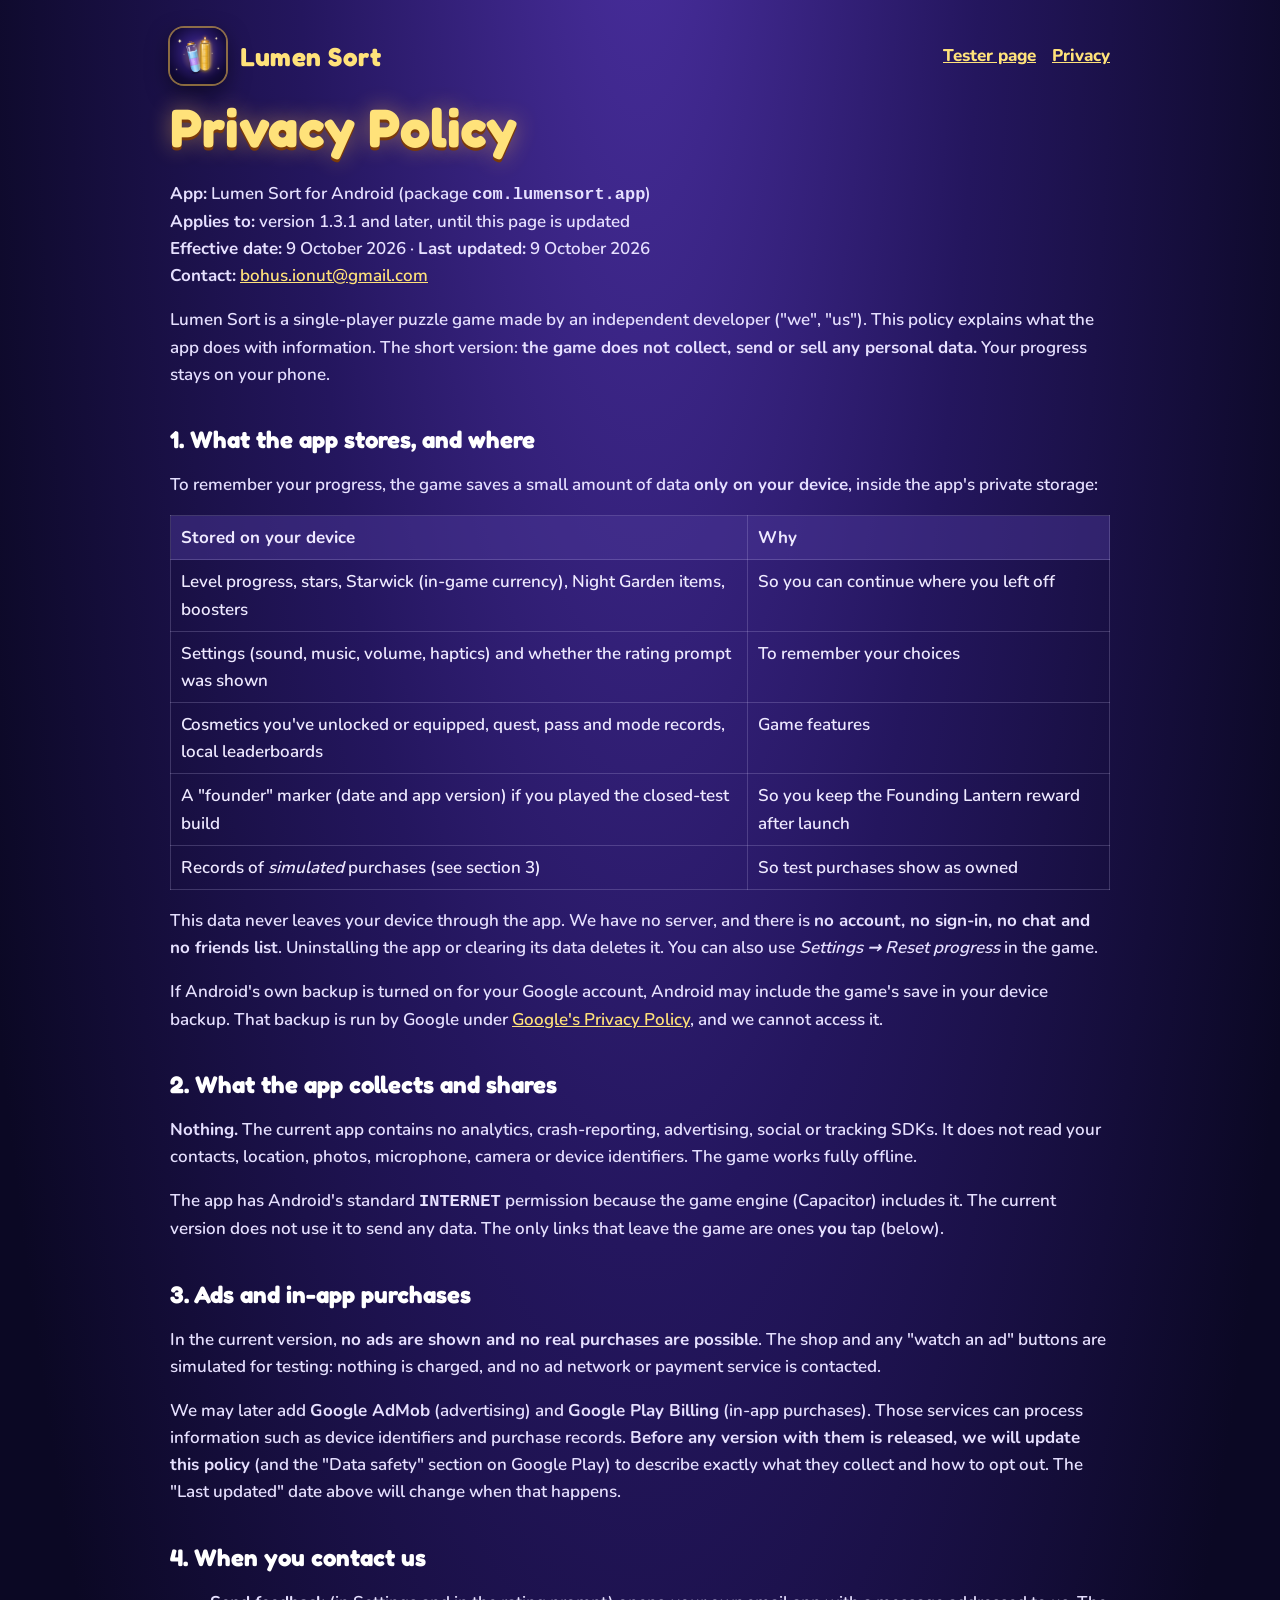
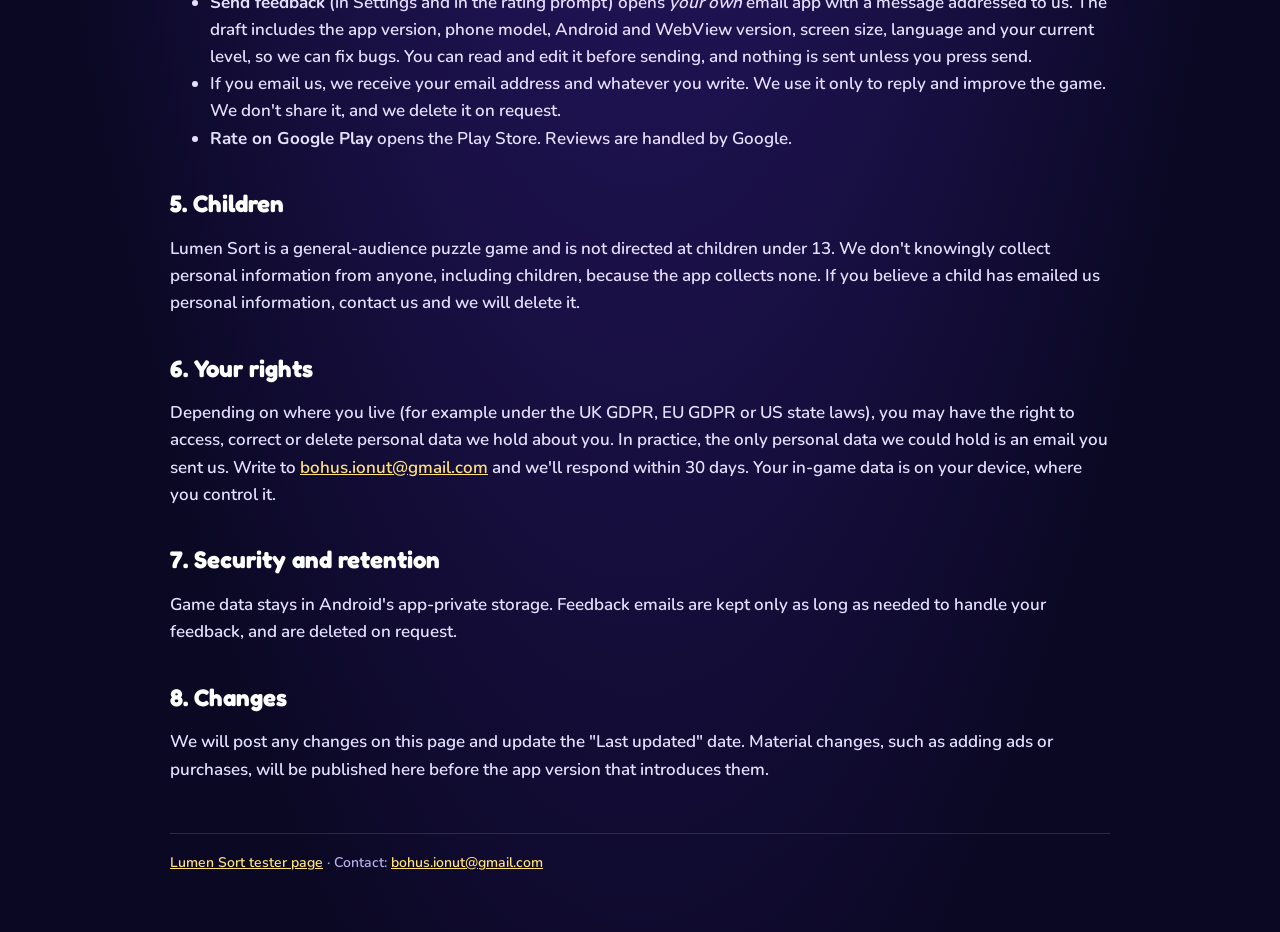
==== privacy.html @ 9c2c3c15 "Lumen Sort: closed-test landing page + privacy policy" ====
<!doctype html>
<html lang="en">
<head>
<meta charset="utf-8">
<meta name="viewport" content="width=device-width,initial-scale=1">
<title>Lumen Sort — Privacy Policy</title>
<meta name="description" content="Privacy policy for the Lumen Sort Android game (com.lumensort.app).">
<link rel="icon" href="assets/favicon-32.png">
<link rel="stylesheet" href="assets/site.css">
</head>
<body>
<div class="wrap policy">
  <header class="top"><img src="assets/icon-192.png" alt="Lumen Sort icon"><b>Lumen Sort</b>
    <nav><a href="index.html">Tester page</a><a href="privacy.html">Privacy</a></nav></header>

  <h1>Privacy Policy</h1>
  <p><b>App:</b> Lumen Sort for Android (package <code>com.lumensort.app</code>)<br>
  <b>Applies to:</b> version 1.3.1 and later, until this page is updated<br>
  <b>Effective date:</b> 9 October 2026 · <b>Last updated:</b> 9 October 2026<br>
  <b>Contact:</b> <a href="mailto:bohus.ionut@gmail.com">bohus.ionut@gmail.com</a></p>

  <p>Lumen Sort is a single-player puzzle game made by an independent developer ("we", "us"). This policy explains what the app does with information. The short version: <b>the game does not collect, send or sell any personal data.</b> Your progress stays on your phone.</p>

  <h2>1. What the app stores, and where</h2>
  <p>To remember your progress, the game saves a small amount of data <b>only on your device</b>, inside the app's private storage:</p>
  <table>
    <tr><th>Stored on your device</th><th>Why</th></tr>
    <tr><td>Level progress, stars, Starwick (in-game currency), Night Garden items, boosters</td><td>So you can continue where you left off</td></tr>
    <tr><td>Settings (sound, music, volume, haptics) and whether the rating prompt was shown</td><td>To remember your choices</td></tr>
    <tr><td>Cosmetics you've unlocked or equipped, quest, pass and mode records, local leaderboards</td><td>Game features</td></tr>
    <tr><td>A "founder" marker (date and app version) if you played the closed-test build</td><td>So you keep the Founding Lantern reward after launch</td></tr>
    <tr><td>Records of <i>simulated</i> purchases (see section 3)</td><td>So test purchases show as owned</td></tr>
  </table>
  <p>This data never leaves your device through the app. We have no server, and there is <b>no account, no sign-in, no chat and no friends list</b>. Uninstalling the app or clearing its data deletes it. You can also use <i>Settings → Reset progress</i> in the game.</p>
  <p>If Android's own backup is turned on for your Google account, Android may include the game's save in your device backup. That backup is run by Google under <a href="https://policies.google.com/privacy">Google's Privacy Policy</a>, and we cannot access it.</p>

  <h2>2. What the app collects and shares</h2>
  <p><b>Nothing.</b> The current app contains no analytics, crash-reporting, advertising, social or tracking SDKs. It does not read your contacts, location, photos, microphone, camera or device identifiers. The game works fully offline.</p>
  <p>The app has Android's standard <code>INTERNET</code> permission because the game engine (Capacitor) includes it. The current version does not use it to send any data. The only links that leave the game are ones <b>you</b> tap (below).</p>

  <h2>3. Ads and in-app purchases</h2>
  <p>In the current version, <b>no ads are shown and no real purchases are possible</b>. The shop and any "watch an ad" buttons are simulated for testing: nothing is charged, and no ad network or payment service is contacted.</p>
  <p>We may later add <b>Google AdMob</b> (advertising) and <b>Google Play Billing</b> (in-app purchases). Those services can process information such as device identifiers and purchase records. <b>Before any version with them is released, we will update this policy</b> (and the "Data safety" section on Google Play) to describe exactly what they collect and how to opt out. The "Last updated" date above will change when that happens.</p>

  <h2>4. When you contact us</h2>
  <ul>
    <li><b>Send feedback</b> (in Settings and in the rating prompt) opens <i>your own</i> email app with a message addressed to us. The draft includes the app version, phone model, Android and WebView version, screen size, language and your current level, so we can fix bugs. You can read and edit it before sending, and nothing is sent unless you press send.</li>
    <li>If you email us, we receive your email address and whatever you write. We use it only to reply and improve the game. We don't share it, and we delete it on request.</li>
    <li><b>Rate on Google Play</b> opens the Play Store. Reviews are handled by Google.</li>
  </ul>

  <h2>5. Children</h2>
  <p>Lumen Sort is a general-audience puzzle game and is not directed at children under 13. We don't knowingly collect personal information from anyone, including children, because the app collects none. If you believe a child has emailed us personal information, contact us and we will delete it.</p>

  <h2>6. Your rights</h2>
  <p>Depending on where you live (for example under the UK GDPR, EU GDPR or US state laws), you may have the right to access, correct or delete personal data we hold about you. In practice, the only personal data we could hold is an email you sent us. Write to <a href="mailto:bohus.ionut@gmail.com">bohus.ionut@gmail.com</a> and we'll respond within 30 days. Your in-game data is on your device, where you control it.</p>

  <h2>7. Security and retention</h2>
  <p>Game data stays in Android's app-private storage. Feedback emails are kept only as long as needed to handle your feedback, and are deleted on request.</p>

  <h2>8. Changes</h2>
  <p>We will post any changes on this page and update the "Last updated" date. Material changes, such as adding ads or purchases, will be published here before the app version that introduces them.</p>

  <footer><a href="index.html">Lumen Sort tester page</a> · Contact: <a href="mailto:bohus.ionut@gmail.com">bohus.ionut@gmail.com</a></footer>
</div>
</body>
</html>
---- assets/site.css ----
@font-face{font-family:Fredoka;src:url(fonts/fredoka-latin.woff2) format("woff2");font-weight:300 700;font-display:swap}
@font-face{font-family:Nunito;src:url(fonts/nunito-latin.woff2) format("woff2");font-weight:200 1000;font-display:swap}
:root{--gold:#FFC94D;--gold2:#FFE27A;--teal:#3FE0C8;--lav:#D9D2FF;--ink:#0B0824;--card:rgba(42,29,94,.72)}
*{box-sizing:border-box}
html{background:var(--ink)}
body{margin:0;font:600 17px/1.6 Nunito,system-ui,sans-serif;color:#EEE9FF;background:radial-gradient(ellipse at 50% -10%,#4A2FA0 0%,#24165E 38%,#0B0824 78%) no-repeat;min-height:100vh}
a{color:var(--gold2)}
.wrap{max-width:980px;margin:0 auto;padding:28px 20px 60px}
header.top{display:flex;align-items:center;gap:14px;margin-bottom:12px}
header.top img{width:56px;height:56px;border-radius:14px;box-shadow:0 0 0 2px rgba(255,201,77,.5),0 8px 22px rgba(0,0,0,.5)}
header.top b{font:700 26px Fredoka,sans-serif;color:var(--gold2);letter-spacing:.02em}
header.top nav{margin-left:auto;display:flex;gap:16px;font-weight:800}
h1,h2,h3{font-family:Fredoka,sans-serif;line-height:1.15;margin:0 0 .4em}
h1{font-size:clamp(34px,6vw,54px);color:var(--gold2);text-shadow:0 3px 0 #7A3A0A,0 0 22px rgba(255,190,80,.45)}
h2{font-size:30px;color:#fff;margin-top:1.6em}
h3{font-size:21px;color:var(--gold2)}
.lead{font-size:20px;color:var(--lav)}
.hero{display:grid;grid-template-columns:1.2fr .8fr;gap:30px;align-items:center;margin-top:18px}
.hero video{width:100%;max-width:320px;justify-self:center;border-radius:26px;border:5px solid #1A1048;box-shadow:0 0 0 2px rgba(255,201,77,.55),0 18px 40px rgba(0,0,0,.55)}
.chip{display:inline-block;padding:6px 14px;border-radius:999px;border:1.5px solid rgba(255,201,77,.6);background:rgba(40,24,90,.7);color:#FFE7A6;font-weight:900;font-size:13px;letter-spacing:.06em}
.steps{display:grid;grid-template-columns:repeat(3,1fr);gap:16px;margin-top:10px}
.card{background:var(--card);border:1px solid rgba(217,210,255,.18);border-radius:22px;padding:20px;box-shadow:0 10px 30px rgba(0,0,0,.35)}
.num{display:inline-grid;place-items:center;width:42px;height:42px;border-radius:50%;background:linear-gradient(180deg,#FFE27A,#FFB03A);color:#5A2A00;font:700 22px Fredoka,sans-serif;box-shadow:0 3px 0 #9A4A0A;margin-bottom:8px}
.btn{display:inline-block;margin-top:10px;padding:12px 20px;border-radius:16px;font:700 18px Fredoka,sans-serif;text-decoration:none;color:#5A2A00;background:linear-gradient(180deg,#FFE27A,#FFB03A);box-shadow:0 4px 0 #9A4A0A,0 10px 20px rgba(0,0,0,.3)}
.btn.teal{color:#053B35;background:linear-gradient(180deg,#9CFFF0,#3FE0C8);box-shadow:0 4px 0 #0E6A5E,0 10px 20px rgba(0,0,0,.3)}
.btn.off{filter:grayscale(.8);opacity:.6;pointer-events:none}
.soon{display:block;margin-top:8px;font-size:14px;color:#B9AEE8}
.gallery{display:flex;gap:14px;overflow-x:auto;padding:6px 2px 16px;scroll-snap-type:x mandatory}
.gallery img{height:420px;border-radius:18px;scroll-snap-align:start;box-shadow:0 10px 26px rgba(0,0,0,.45)}
.reward{display:grid;grid-template-columns:auto 1fr;gap:18px;align-items:center}
.reward .badge{font-size:56px}
ul.ticks{padding-left:1.2em}
ul.ticks li{margin:.3em 0}
footer{margin-top:50px;padding-top:18px;border-top:1px solid rgba(217,210,255,.15);font-size:14px;color:#B9AEE8}
.policy h2{font-size:24px}
.policy p,.policy li{color:#E6E0FF}
.policy table{border-collapse:collapse;width:100%;margin:.6em 0}
.policy td,.policy th{border:1px solid rgba(217,210,255,.2);padding:8px 10px;text-align:left;vertical-align:top}
.policy th{background:rgba(74,55,150,.5)}
@media (max-width:760px){.hero{grid-template-columns:1fr}.steps{grid-template-columns:1fr}.gallery img{height:340px}header.top nav{gap:10px;font-size:15px}}
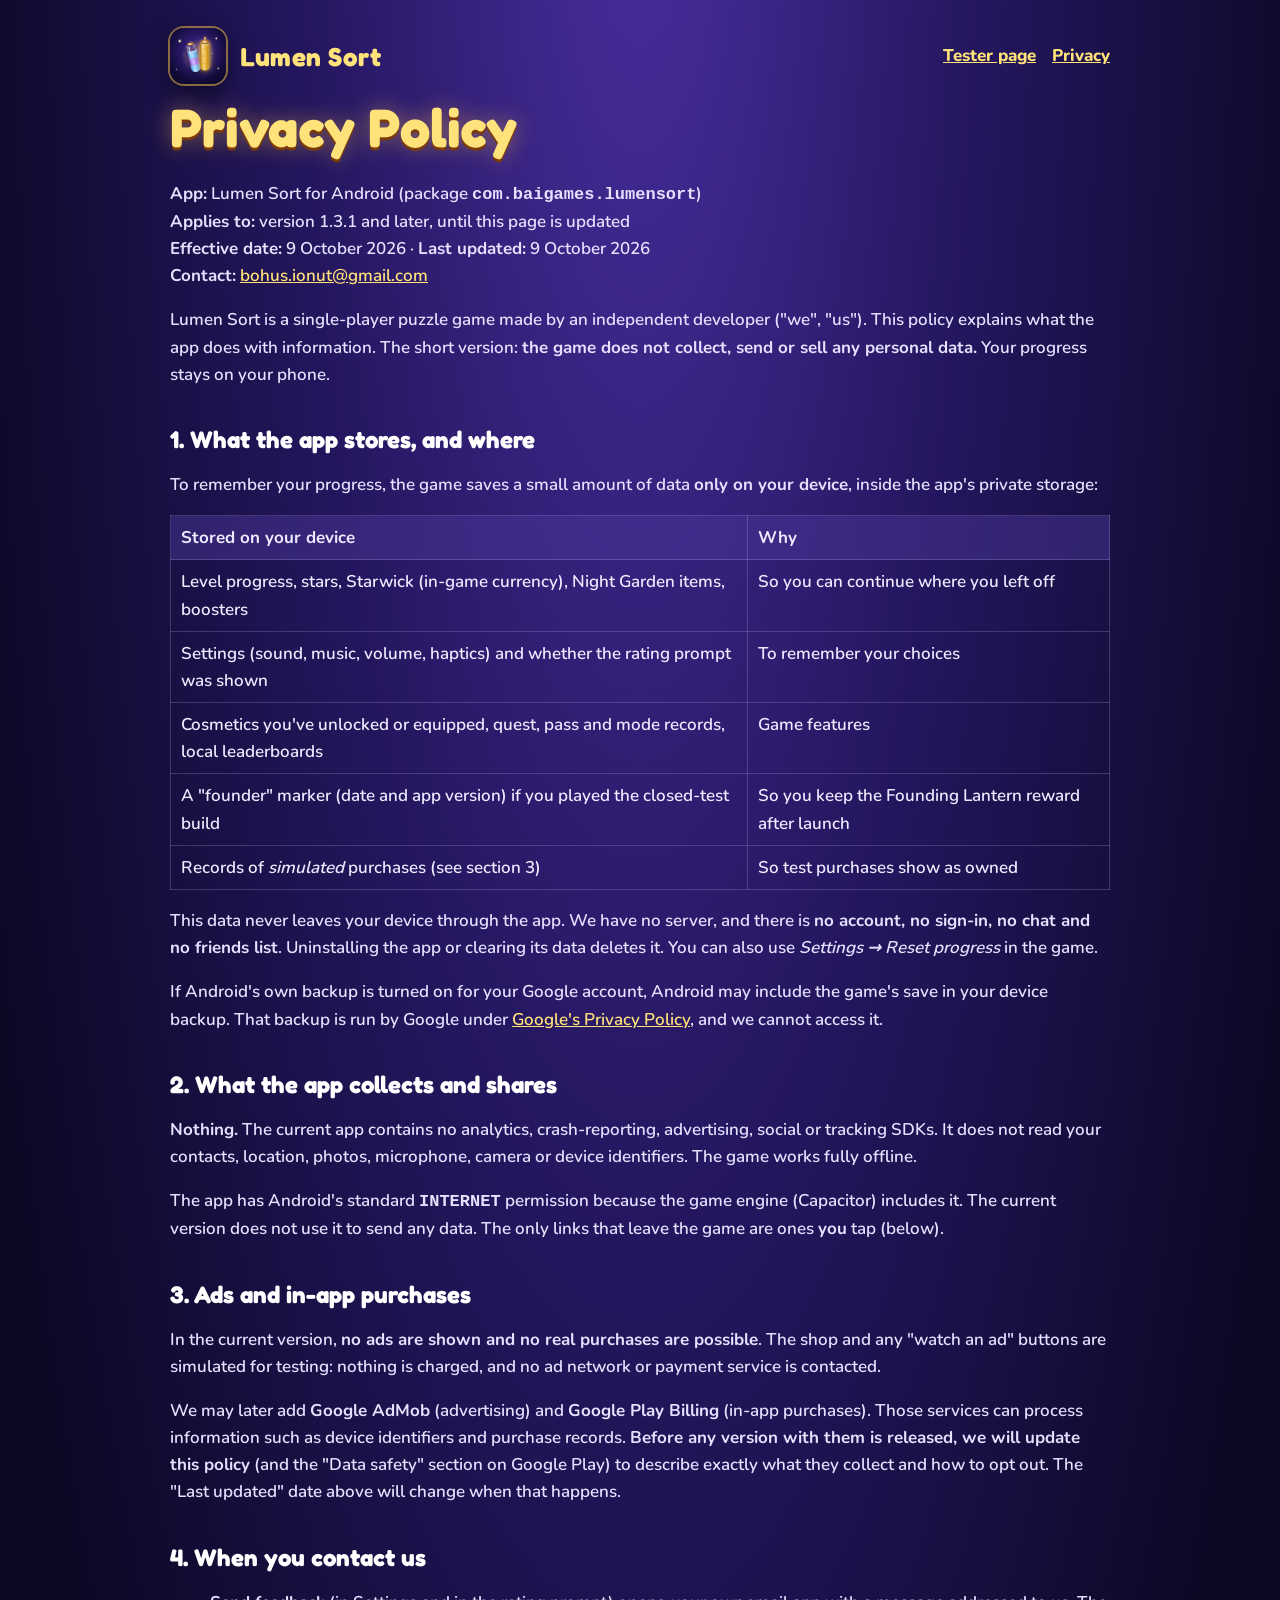
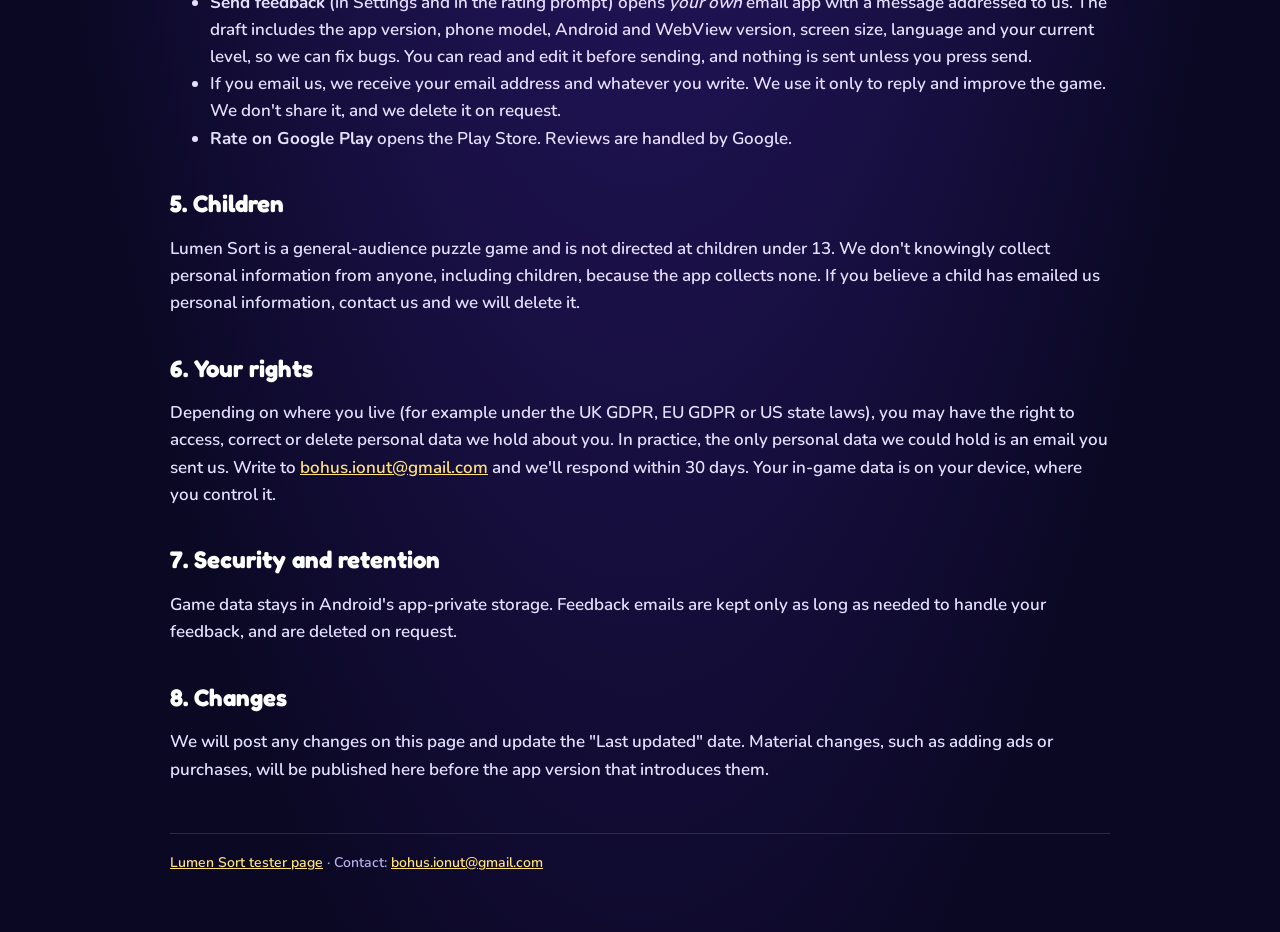
==== commit 3ca0bc40: "Package com.baigames.lumensort: Play opt-in + listing links, privacy policy package" ====
--- a/privacy.html
+++ b/privacy.html
@@ -4,7 +4,7 @@
 <meta charset="utf-8">
 <meta name="viewport" content="width=device-width,initial-scale=1">
 <title>Lumen Sort — Privacy Policy</title>
-<meta name="description" content="Privacy policy for the Lumen Sort Android game (com.lumensort.app).">
+<meta name="description" content="Privacy policy for the Lumen Sort Android game (com.baigames.lumensort).">
 <link rel="icon" href="assets/favicon-32.png">
 <link rel="stylesheet" href="assets/site.css">
 </head>
@@ -14,7 +14,7 @@
     <nav><a href="index.html">Tester page</a><a href="privacy.html">Privacy</a></nav></header>
 
   <h1>Privacy Policy</h1>
-  <p><b>App:</b> Lumen Sort for Android (package <code>com.lumensort.app</code>)<br>
+  <p><b>App:</b> Lumen Sort for Android (package <code>com.baigames.lumensort</code>)<br>
   <b>Applies to:</b> version 1.3.1 and later, until this page is updated<br>
   <b>Effective date:</b> 9 October 2026 · <b>Last updated:</b> 9 October 2026<br>
   <b>Contact:</b> <a href="mailto:bohus.ionut@gmail.com">bohus.ionut@gmail.com</a></p>
